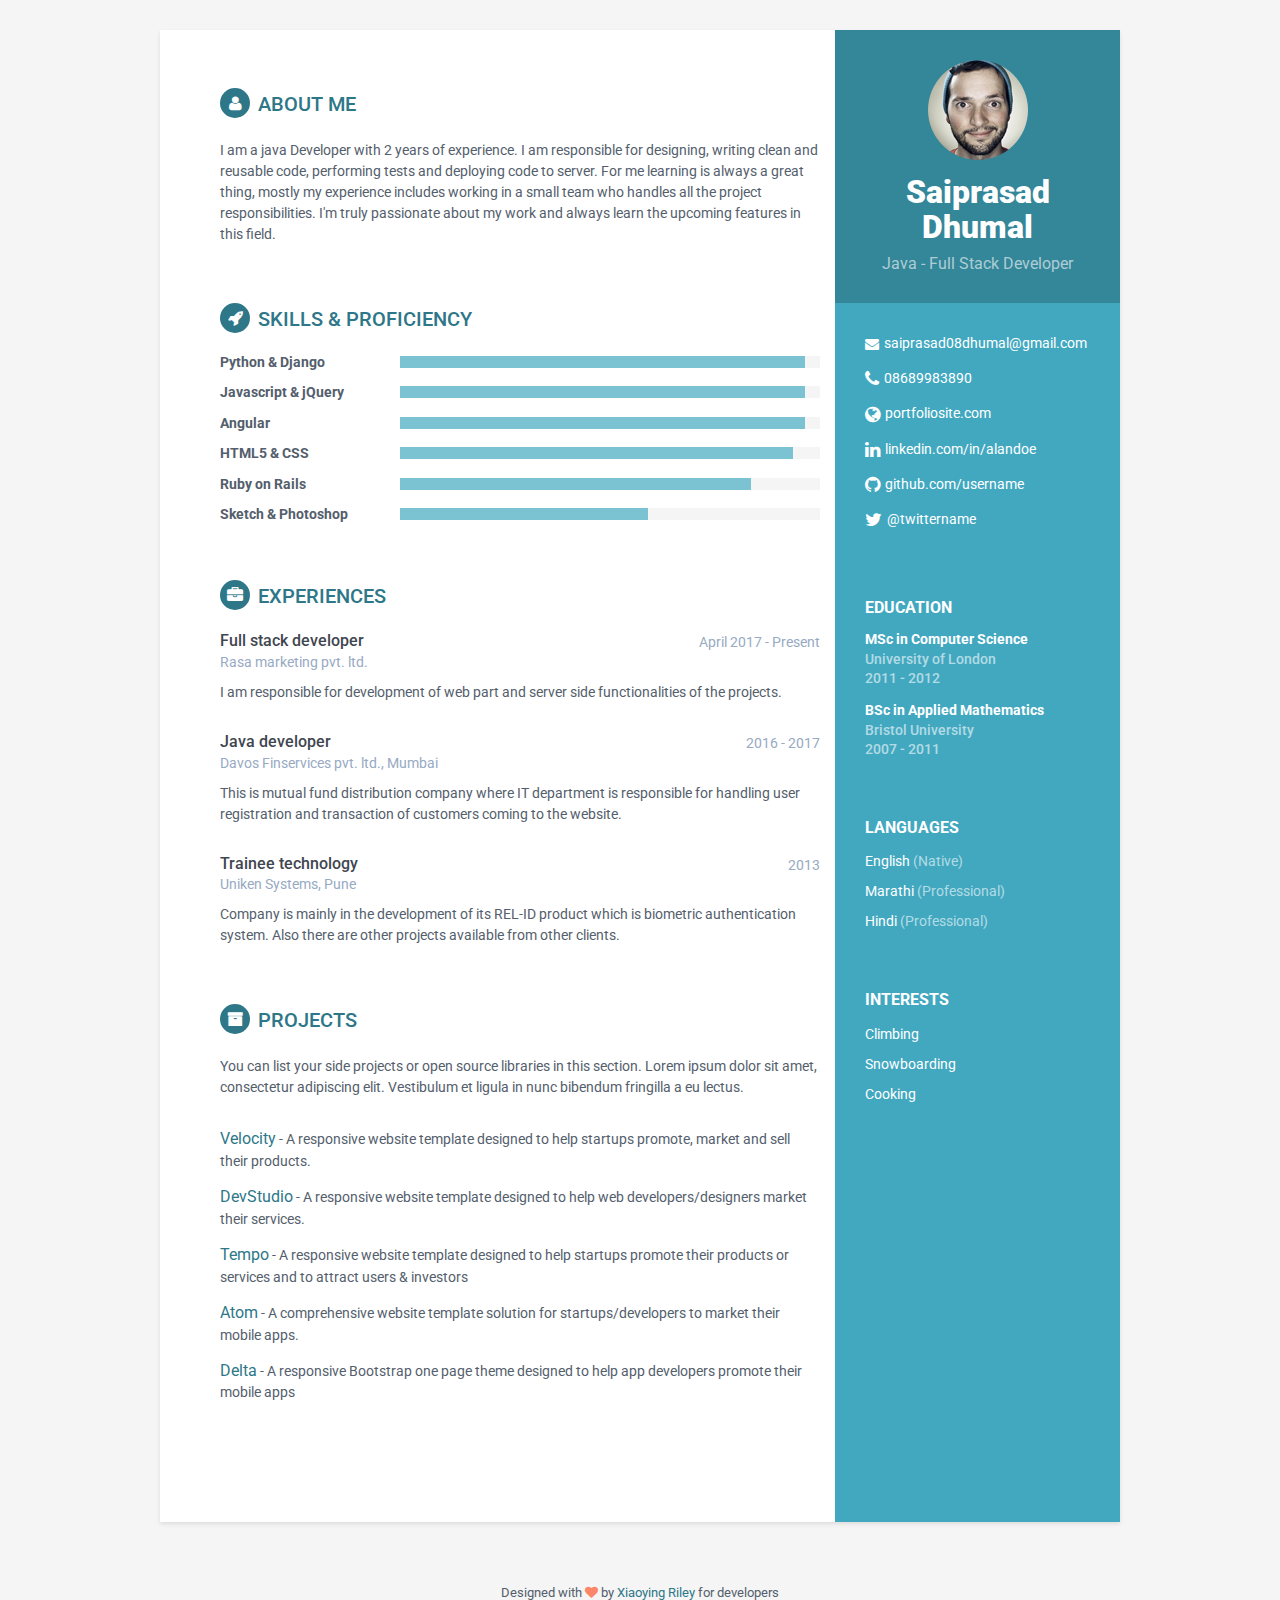
==== orbit-v1.0/orbit-v1.0/index.html @ bd01fc43 "other template by : see readme" ====
<!DOCTYPE html>
<!--[if IE 8]> <html lang="en" class="ie8"> <![endif]-->  
<!--[if IE 9]> <html lang="en" class="ie9"> <![endif]-->  
<!--[if !IE]><!--> <html lang="en"> <!--<![endif]-->  
<head>
    <title>Saiprasad Dhumal</title>
    <!-- Meta -->
    <meta charset="utf-8">
    <meta http-equiv="X-UA-Compatible" content="IE=edge">
    <meta name="viewport" content="width=device-width, initial-scale=1.0">
    <meta name="description" content="Responsive HTML5 Resume/CV Template for Developers">
    <meta name="author" content="Xiaoying Riley at 3rd Wave Media">    
    <link rel="shortcut icon" href="favicon.ico">  
    <link href='https://fonts.googleapis.com/css?family=Roboto:400,500,400italic,300italic,300,500italic,700,700italic,900,900italic' rel='stylesheet' type='text/css'>
    <!-- Global CSS -->
    <link rel="stylesheet" href="assets/plugins/bootstrap/css/bootstrap.min.css">   
    <!-- Plugins CSS -->
    <link rel="stylesheet" href="assets/plugins/font-awesome/css/font-awesome.css">
    
    <!-- Theme CSS -->  
    <link id="theme-style" rel="stylesheet" href="assets/css/styles.css">
    <!-- HTML5 shim and Respond.js for IE8 support of HTML5 elements and media queries -->
    <!--[if lt IE 9]>
      <script src="https://oss.maxcdn.com/html5shiv/3.7.2/html5shiv.min.js"></script>
      <script src="https://oss.maxcdn.com/respond/1.4.2/respond.min.js"></script>
    <![endif]-->
</head> 

<body>
    <div class="wrapper">
        <div class="sidebar-wrapper">
            <div class="profile-container">
                <img class="profile" src="assets/images/profile.png" alt="" />
                <h1 class="name">Saiprasad Dhumal</h1>
                <h3 class="tagline">Java - Full Stack Developer</h3>
            </div><!--//profile-container-->
            
            <div class="contact-container container-block">
                <ul class="list-unstyled contact-list">
                    <li class="email"><i class="fa fa-envelope"></i><a href="mailto: //saiprasad08dhumal@gmail.com">saiprasad08dhumal@gmail.com</a></li>
                    <li class="phone"><i class="fa fa-phone"></i><a href="tel:08689983890">08689983890</a></li>
                    <li class="website"><i class="fa fa-globe"></i><a href="http://themes.3rdwavemedia.com/website-templates/free-responsive-website-template-for-developers/" target="_blank">portfoliosite.com</a></li>
                    <li class="linkedin"><i class="fa fa-linkedin"></i><a href="#" target="_blank">linkedin.com/in/alandoe</a></li>
                    <li class="github"><i class="fa fa-github"></i><a href="#" target="_blank">github.com/username</a></li>
                    <li class="twitter"><i class="fa fa-twitter"></i><a href="https://twitter.com/3rdwave_themes" target="_blank">@twittername</a></li>
                </ul>
            </div><!--//contact-container-->
            <div class="education-container container-block">
                <h2 class="container-block-title">Education</h2>
                <div class="item">
                    <h4 class="degree">MSc in Computer Science</h4>
                    <h5 class="meta">University of London</h5>
                    <div class="time">2011 - 2012</div>
                </div><!--//item-->
                <div class="item">
                    <h4 class="degree">BSc in Applied Mathematics</h4>
                    <h5 class="meta">Bristol University</h5>
                    <div class="time">2007 - 2011</div>
                </div><!--//item-->
            </div><!--//education-container-->
            
            <div class="languages-container container-block">
                <h2 class="container-block-title">Languages</h2>
                <ul class="list-unstyled interests-list">
                    <li>English <span class="lang-desc">(Native)</span></li>
                    <li>Marathi <span class="lang-desc">(Professional)</span></li>
                    <li>Hindi <span class="lang-desc">(Professional)</span></li>
                </ul>
            </div><!--//interests-->
            
            <div class="interests-container container-block">
                <h2 class="container-block-title">Interests</h2>
                <ul class="list-unstyled interests-list">
                    <li>Climbing</li>
                    <li>Snowboarding</li>
                    <li>Cooking</li>
                </ul>
            </div><!--//interests-->
            
        </div><!--//sidebar-wrapper-->
        
        <div class="main-wrapper">
	
	            <section class="section summary-section">
                <h2 class="section-title"><i class="fa fa-user"></i>About me</h2>
                <div class="summary">
                    <p>I am a java Developer with 2 years of experience. I am responsible for designing, writing clean and reusable code, performing tests and deploying code to server. For me learning is always a great thing, mostly my experience includes working in a small team who handles all the project responsibilities. I'm truly passionate about my work and always learn the upcoming features in this field.</p>
                </div><!--//summary-->
            </section><!--//section-->



	<section class="skills-section section">
                <h2 class="section-title"><i class="fa fa-rocket"></i>Skills &amp; Proficiency</h2>
                <div class="skillset">        
                    <div class="item">
                        <h3 class="level-title">Python &amp; Django</h3>
                        <div class="level-bar">
                            <div class="level-bar-inner" data-level="98%">
                            </div>                                      
                        </div><!--//level-bar-->                                 
                    </div><!--//item-->
                    
                    <div class="item">
                        <h3 class="level-title">Javascript &amp; jQuery</h3>
                        <div class="level-bar">
                            <div class="level-bar-inner" data-level="98%">
                            </div>                                      
                        </div><!--//level-bar-->                                 
                    </div><!--//item-->
                    
                    <div class="item">
                        <h3 class="level-title">Angular</h3>
                        <div class="level-bar">
                            <div class="level-bar-inner" data-level="98%">
                            </div>                                      
                        </div><!--//level-bar-->                                 
                    </div><!--//item-->
                    
                    <div class="item">
                        <h3 class="level-title">HTML5 &amp; CSS</h3>
                        <div class="level-bar">
                            <div class="level-bar-inner" data-level="95%">
                            </div>                                      
                        </div><!--//level-bar-->                                 
                    </div><!--//item-->
                    
                    <div class="item">
                        <h3 class="level-title">Ruby on Rails</h3>
                        <div class="level-bar">
                            <div class="level-bar-inner" data-level="85%">
                            </div>                                      
                        </div><!--//level-bar-->                                 
                    </div><!--//item-->
                    
                    <div class="item">
                        <h3 class="level-title">Sketch &amp; Photoshop</h3>
                        <div class="level-bar">
                            <div class="level-bar-inner" data-level="60%">
                            </div>                                      
                        </div><!--//level-bar-->                                 
                    </div><!--//item-->
                    
                </div>  
            </section><!--//skills-section-->
            
            
            <section class="section experiences-section">
                <h2 class="section-title"><i class="fa fa-briefcase"></i>Experiences</h2>
                
                <div class="item">
                    <div class="meta">
                        <div class="upper-row">
                            <h3 class="job-title">Full stack developer</h3>
                            <div class="time">April 2017 - Present</div>
                        </div><!--//upper-row-->
                        <div class="company">Rasa marketing pvt. ltd.</div>
                    </div><!--//meta-->
                    <div class="details">
                        <p>I am responsible for development of web part and server side functionalities of the projects.
			</p>
                    </div><!--//details-->
                </div><!--//item-->
                
                <div class="item">
                    <div class="meta">
                        <div class="upper-row">
                            <h3 class="job-title">Java developer</h3>
                            <div class="time">2016 - 2017</div>
                        </div><!--//upper-row-->
                        <div class="company">Davos Finservices pvt. ltd., Mumbai</div>
                    </div><!--//meta-->
                    <div class="details">
                        <p>This is mutual fund distribution company where IT department is responsible for handling user registration and 				transaction of customers coming to the website.</p>  
                        
                    </div><!--//details-->
                </div><!--//item-->
                
                <div class="item">
                    <div class="meta">
                        <div class="upper-row">
                            <h3 class="job-title">Trainee technology</h3>
                            <div class="time">2013</div>
                        </div><!--//upper-row-->
                        <div class="company">Uniken Systems, Pune</div>
                    </div><!--//meta-->
                    <div class="details">
                        <p>Company is mainly in the development of its REL-ID product which is biometric authentication system. Also there are 				other projects available from other clients.</p>  
                    </div><!--//details-->
                </div><!--//item-->
                
            </section><!--//section-->
            
            <section class="section projects-section">
                <h2 class="section-title"><i class="fa fa-archive"></i>Projects</h2>
                <div class="intro">
                    <p>You can list your side projects or open source libraries in this section. Lorem ipsum dolor sit amet, consectetur adipiscing elit. Vestibulum et ligula in nunc bibendum fringilla a eu lectus.</p>
                </div><!--//intro-->
                <div class="item">
                    <span class="project-title"><a href="#hook">Velocity</a></span> - <span class="project-tagline">A responsive website template designed to help startups promote, market and sell their products.</span>
                    
                </div><!--//item-->
                <div class="item">
                    <span class="project-title"><a href="http://themes.3rdwavemedia.com/website-templates/responsive-bootstrap-theme-web-development-agencies-devstudio/" target="_blank">DevStudio</a></span> - 
                    <span class="project-tagline">A responsive website template designed to help web developers/designers market their services. </span>
                </div><!--//item-->
                <div class="item">
                    <span class="project-title"><a href="http://themes.3rdwavemedia.com/website-templates/responsive-bootstrap-theme-for-startups-tempo/" target="_blank">Tempo</a></span> - <span class="project-tagline">A responsive website template designed to help startups promote their products or services and to attract users &amp; investors</span>
                </div><!--//item-->
                <div class="item">
                    <span class="project-title"><a href="hhttp://themes.3rdwavemedia.com/website-templates/responsive-bootstrap-theme-mobile-apps-atom/" target="_blank">Atom</a></span> - <span class="project-tagline">A comprehensive website template solution for startups/developers to market their mobile apps. </span>
                </div><!--//item-->
                <div class="item">
                    <span class="project-title"><a href="http://themes.3rdwavemedia.com/website-templates/responsive-bootstrap-theme-for-mobile-apps-delta/" target="_blank">Delta</a></span> - <span class="project-tagline">A responsive Bootstrap one page theme designed to help app developers promote their mobile apps</span>
                </div><!--//item-->
            </section><!--//section-->
            
        </div><!--//main-body-->
    </div>
 
    <footer class="footer">
        <div class="text-center">
                <!--/* This template is released under the Creative Commons Attribution 3.0 License. Please keep the attribution link below when using for your own project. Thank you for your support. :) If you'd like to use the template without the attribution, you can check out other license options via our website: themes.3rdwavemedia.com */-->
                <small class="copyright">Designed with <i class="fa fa-heart"></i> by <a href="http://themes.3rdwavemedia.com" target="_blank">Xiaoying Riley</a> for developers</small>
        </div><!--//container-->
    </footer><!--//footer-->
 
    <!-- Javascript -->          
    <script type="text/javascript" src="assets/plugins/jquery-1.11.3.min.js"></script>
    <script type="text/javascript" src="assets/plugins/bootstrap/js/bootstrap.min.js"></script>    
    <!-- custom js -->
    <script type="text/javascript" src="assets/js/main.js"></script>            
</body>
</html>
---- orbit-v1.0/orbit-v1.0/assets/css/styles.css ----
/*   
 * Template Name: Orbit - Responsive Resume/CV Template for Developers
 * Version: 1.0
 * Author: Xiaoying Riley
 * Twitter: @3rdwave_themes
 * License: Creative Commons Attribution 3.0 License
 * Website: http://themes.3rdwavemedia.com/
*/
/* styles.css */
/* ======= Base ======= */
body {
  font-family: 'Roboto', sans-serif;
  color: #545E6C;
  background: #f5f5f5;
  font-size: 14px;
  padding: 30px;
  -webkit-font-smoothing: antialiased;
  -moz-osx-font-smoothing: grayscale;
}
h1,
h2,
h3,
h4,
h5,
h6 {
  font-weight: 700;
}
a {
  color: #2d7788;
  -webkit-transition: all 0.4s ease-in-out;
  -moz-transition: all 0.4s ease-in-out;
  -ms-transition: all 0.4s ease-in-out;
  -o-transition: all 0.4s ease-in-out;
}
a:hover {
  text-decoration: underline;
  color: #1a454f;
}
a:focus {
  text-decoration: none;
}
p {
  line-height: 1.5;
}
.wrapper {
  background: #42A8C0;
  max-width: 960px;
  margin: 0 auto;
  position: relative;
  -webkit-box-shadow: 0px 2px 4px rgba(0, 0, 0, 0.1);
  -moz-box-shadow: 0px 2px 4px rgba(0, 0, 0, 0.1);
  box-shadow: 0px 2px 4px rgba(0, 0, 0, 0.1);
}
.sidebar-wrapper {
  background: #42A8C0;
  position: absolute;
  right: 0;
  width: 285px;
  height: 100%;
  min-height: 800px;
  color: #fff;
}
.sidebar-wrapper a {
  color: #fff;
}
.sidebar-wrapper .profile-container {
  padding: 30px;
  background: rgba(0, 0, 0, 0.2);
  text-align: center;
  color: #fff;
}
.sidebar-wrapper .name {
  font-size: 32px;
  font-weight: 900;
  margin-top: 0;
  margin-bottom: 10px;
}
.sidebar-wrapper .tagline {
  color: rgba(255, 255, 255, 0.6);
  font-size: 16px;
  font-weight: 400;
  margin-top: 0;
  margin-bottom: 0;
}
.sidebar-wrapper .profile {
  margin-bottom: 15px;
}
.sidebar-wrapper .contact-list .fa {
  margin-right: 5px;
  font-size: 18px;
  vertical-align: middle;
}
.sidebar-wrapper .contact-list li {
  margin-bottom: 15px;
}
.sidebar-wrapper .contact-list li:last-child {
  margin-bottom: 0;
}
.sidebar-wrapper .contact-list .email .fa {
  font-size: 14px;
}
.sidebar-wrapper .container-block {
  padding: 30px;
}
.sidebar-wrapper .container-block-title {
  text-transform: uppercase;
  font-size: 16px;
  font-weight: 700;
  margin-top: 0;
  margin-bottom: 15px;
}
.sidebar-wrapper .degree {
  font-size: 14px;
  margin-top: 0;
  margin-bottom: 5px;
}
.sidebar-wrapper .education-container .item {
  margin-bottom: 15px;
}
.sidebar-wrapper .education-container .item:last-child {
  margin-bottom: 0;
}
.sidebar-wrapper .education-container .meta {
  color: rgba(255, 255, 255, 0.6);
  font-weight: 500;
  margin-bottom: 0px;
  margin-top: 0;
}
.sidebar-wrapper .education-container .time {
  color: rgba(255, 255, 255, 0.6);
  font-weight: 500;
  margin-bottom: 0px;
}
.sidebar-wrapper .languages-container .lang-desc {
  color: rgba(255, 255, 255, 0.6);
}
.sidebar-wrapper .languages-list {
  margin-bottom: 0;
}
.sidebar-wrapper .languages-list li {
  margin-bottom: 10px;
}
.sidebar-wrapper .languages-list li:last-child {
  margin-bottom: 0;
}
.sidebar-wrapper .interests-list {
  margin-bottom: 0;
}
.sidebar-wrapper .interests-list li {
  margin-bottom: 10px;
}
.sidebar-wrapper .interests-list li:last-child {
  margin-bottom: 0;
}
.main-wrapper {
  background: #fff;
  padding: 60px;
  padding-right: 300px;
}
.main-wrapper .section-title {
  text-transform: uppercase;
  font-size: 20px;
  font-weight: 500;
  color: #2d7788;
  position: relative;
  margin-top: 0;
  margin-bottom: 20px;
}
.main-wrapper .section-title .fa {
  width: 30px;
  height: 30px;
  margin-right: 8px;
  display: inline-block;
  color: #fff;
  -webkit-border-radius: 50%;
  -moz-border-radius: 50%;
  -ms-border-radius: 50%;
  -o-border-radius: 50%;
  border-radius: 50%;
  -moz-background-clip: padding;
  -webkit-background-clip: padding-box;
  background-clip: padding-box;
  background: #2d7788;
  text-align: center;
  padding-top: 8px;
  font-size: 16px;
  position: relative;
  top: -2px;
}
.main-wrapper .section {
  margin-bottom: 60px;
}
.main-wrapper .experiences-section .item {
  margin-bottom: 30px;
}
.main-wrapper .upper-row {
  position: relative;
  overflow: hidden;
  margin-bottom: 2px;
}
.main-wrapper .job-title {
  color: #3F4650;
  font-size: 16px;
  margin-top: 0;
  margin-bottom: 0;
  font-weight: 500;
}
.main-wrapper .time {
  position: absolute;
  right: 0;
  top: 0;
  color: #97AAC3;
}
.main-wrapper .company {
  margin-bottom: 10px;
  color: #97AAC3;
}
.main-wrapper .project-title {
  font-size: 16px;
  font-weight: 400;
  margin-top: 0;
  margin-bottom: 5px;
}
.main-wrapper .projects-section .intro {
  margin-bottom: 30px;
}
.main-wrapper .projects-section .item {
  margin-bottom: 15px;
}
.skillset .item {
  margin-bottom: 15px;
  overflow: hidden;
}
.skillset .level-title {
  font-size: 14px;
  margin-top: 0;
  margin-bottom: 12px;
}
.skillset .level-bar {
  height: 12px;
  background: #f5f5f5;
}
.skillset .level-bar-inner {
  height: 12px;
  background: #7bc2d3;
}
.footer {
  padding: 30px;
  padding-top: 60px;
}
.footer .copyright {
  line-height: 1.6;
  color: #545E6C;
  font-size: 13px;
}
.footer .fa-heart {
  color: #fb866a;
}
/* Extra small devices (phones, less than 768px) */
@media (max-width: 767px) {
  .sidebar-wrapper {
    position: static;
    width: inherit;
  }
  .main-wrapper {
    padding: 30px;
  }
  .main-wrapper .time {
    position: static;
    display: block;
    margin-top: 5px;
  }
  .main-wrapper .upper-row {
    margin-bottom: 0;
  }
}
/* Small devices (tablets, 768px and up) */
/* Medium devices (desktops, 992px and up) */
@media (min-width: 992px) {
  .skillset .level-title {
    display: inline-block;
    float: left;
    width: 30%;
    margin-bottom: 0;
  }
  .skillset .level-bar {
    display: inline-block;
    width: 70%;
    float: left;
    position: relative;
    top: 1px;
  }
}
/* Large devices (large desktops, 1200px and up) */
/* Ex-Large devices (large desktops, 1200px and up) */
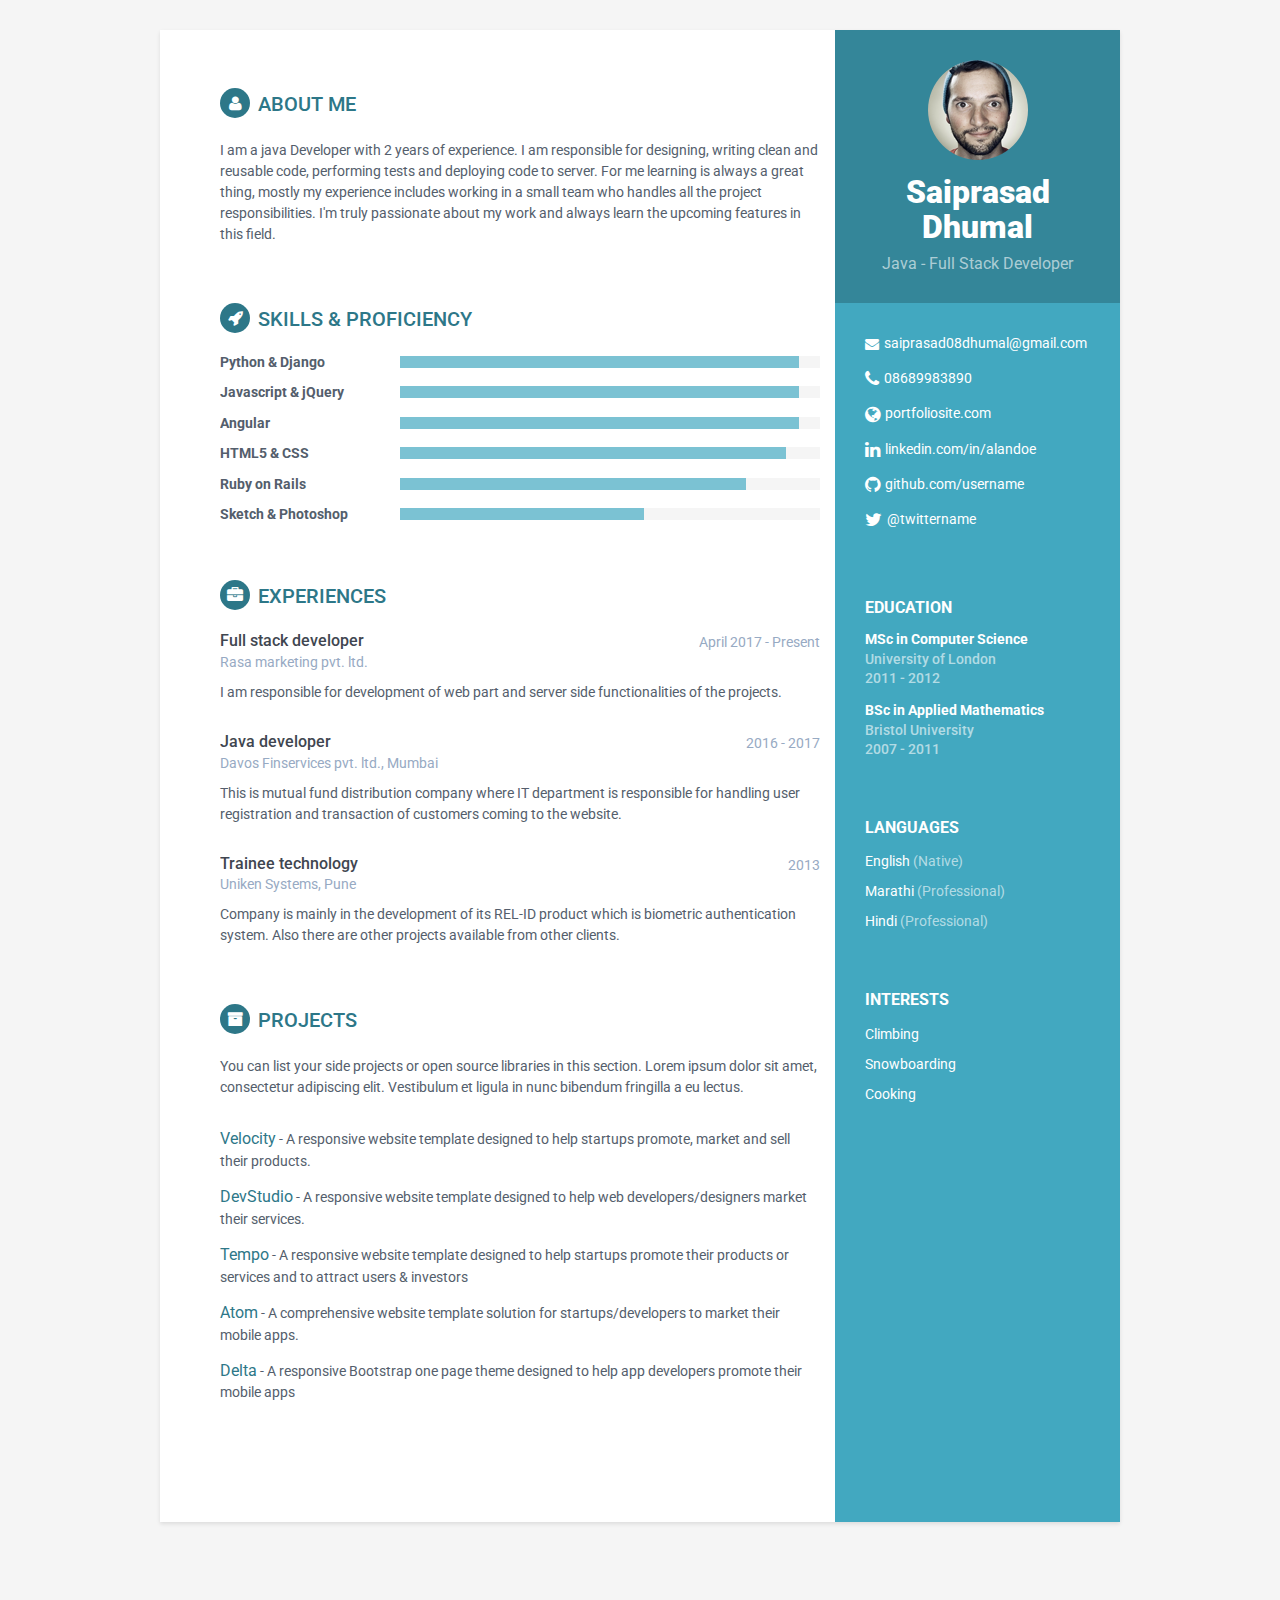
==== commit 4111d35a: "no designed by" ====
--- a/orbit-v1.0/orbit-v1.0/index.html
+++ b/orbit-v1.0/orbit-v1.0/index.html
@@ -221,7 +221,7 @@
     <footer class="footer">
         <div class="text-center">
                 <!--/* This template is released under the Creative Commons Attribution 3.0 License. Please keep the attribution link below when using for your own project. Thank you for your support. :) If you'd like to use the template without the attribution, you can check out other license options via our website: themes.3rdwavemedia.com */-->
-                <small class="copyright">Designed with <i class="fa fa-heart"></i> by <a href="http://themes.3rdwavemedia.com" target="_blank">Xiaoying Riley</a> for developers</small>
+<!--                <small class="copyright">Designed with <i class="fa fa-heart"></i> by <a href="http://themes.3rdwavemedia.com" target="_blank">Xiaoying Riley</a> for developers</small> -->
         </div><!--//container-->
     </footer><!--//footer-->
  
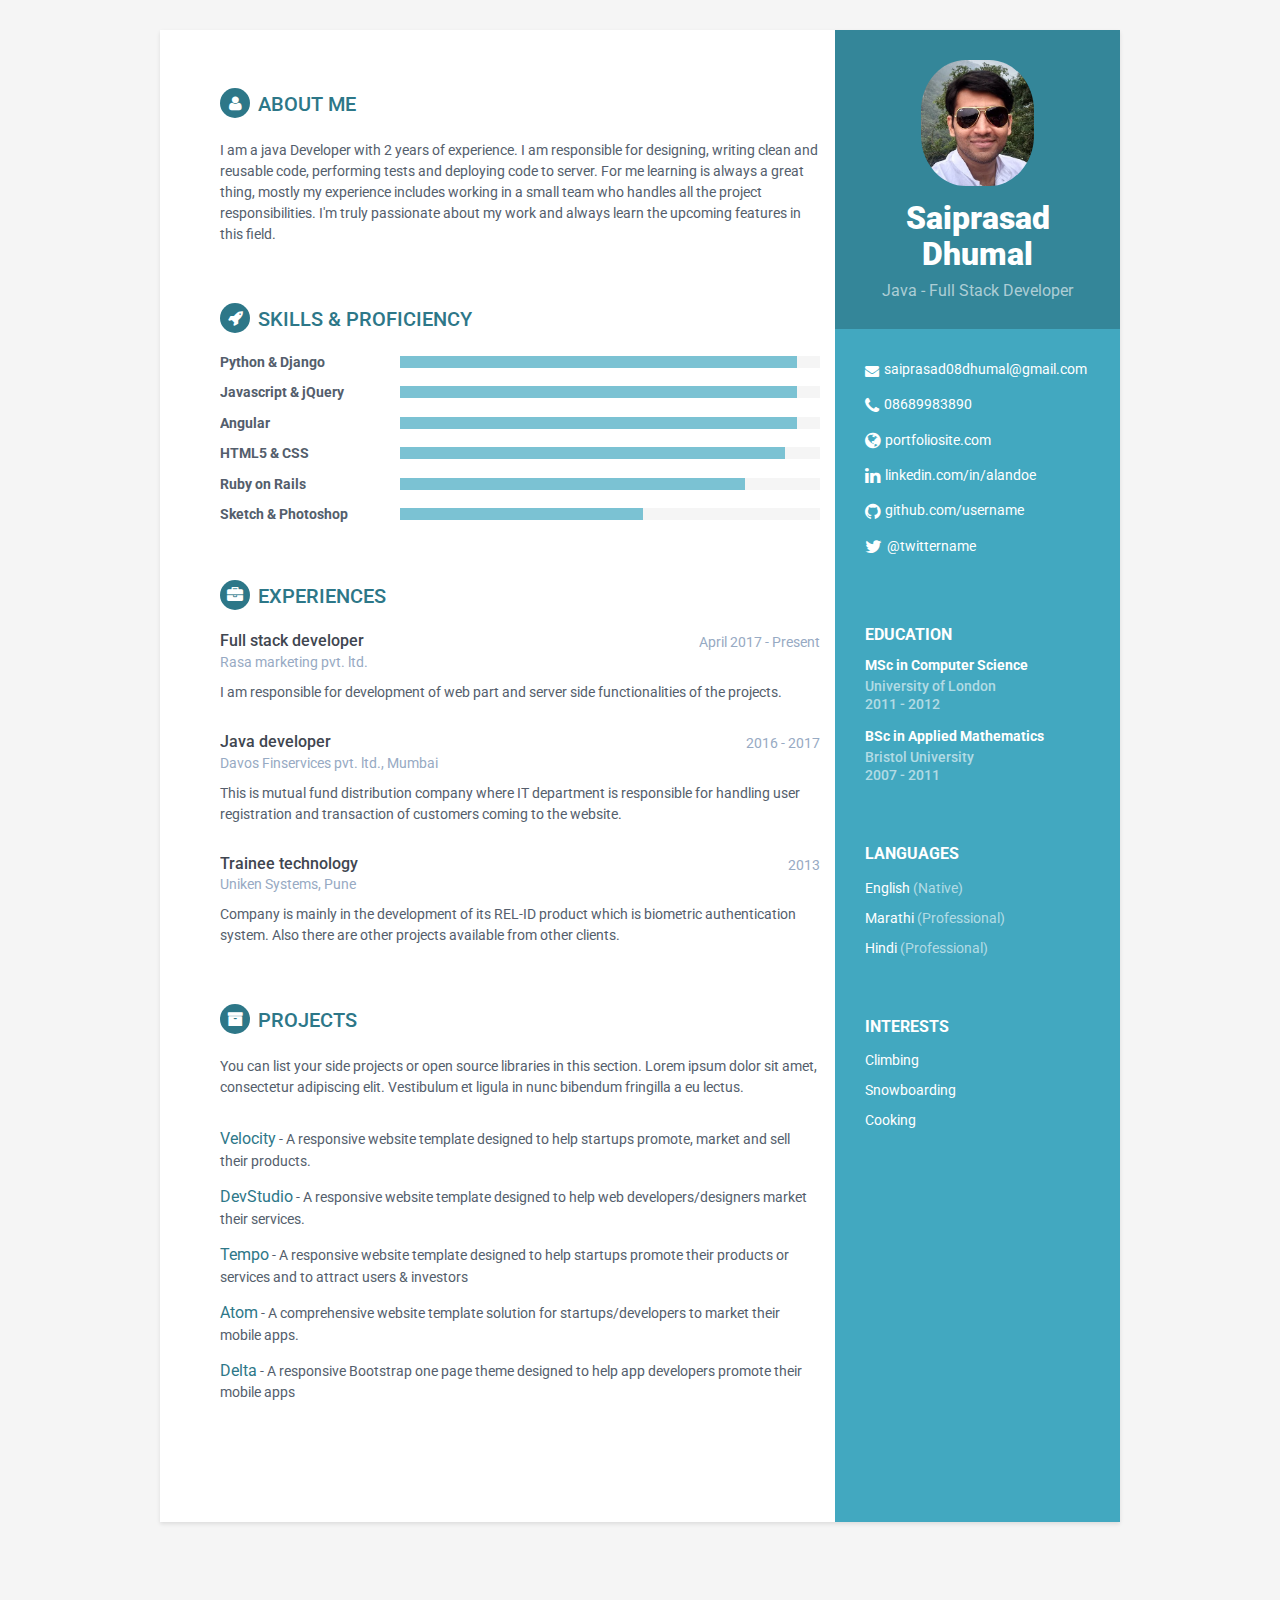
==== commit 14748e91: "mypic added" ====
--- a/orbit-v1.0/orbit-v1.0/index.html
+++ b/orbit-v1.0/orbit-v1.0/index.html
@@ -30,7 +30,7 @@
     <div class="wrapper">
         <div class="sidebar-wrapper">
             <div class="profile-container">
-                <img class="profile" src="assets/images/profile.png" alt="" />
+                <img class="profile" src="assets/images/2.jpg" alt="" style="width: 50%; border-radius: 40%;"/>
                 <h1 class="name">Saiprasad Dhumal</h1>
                 <h3 class="tagline">Java - Full Stack Developer</h3>
             </div><!--//profile-container-->
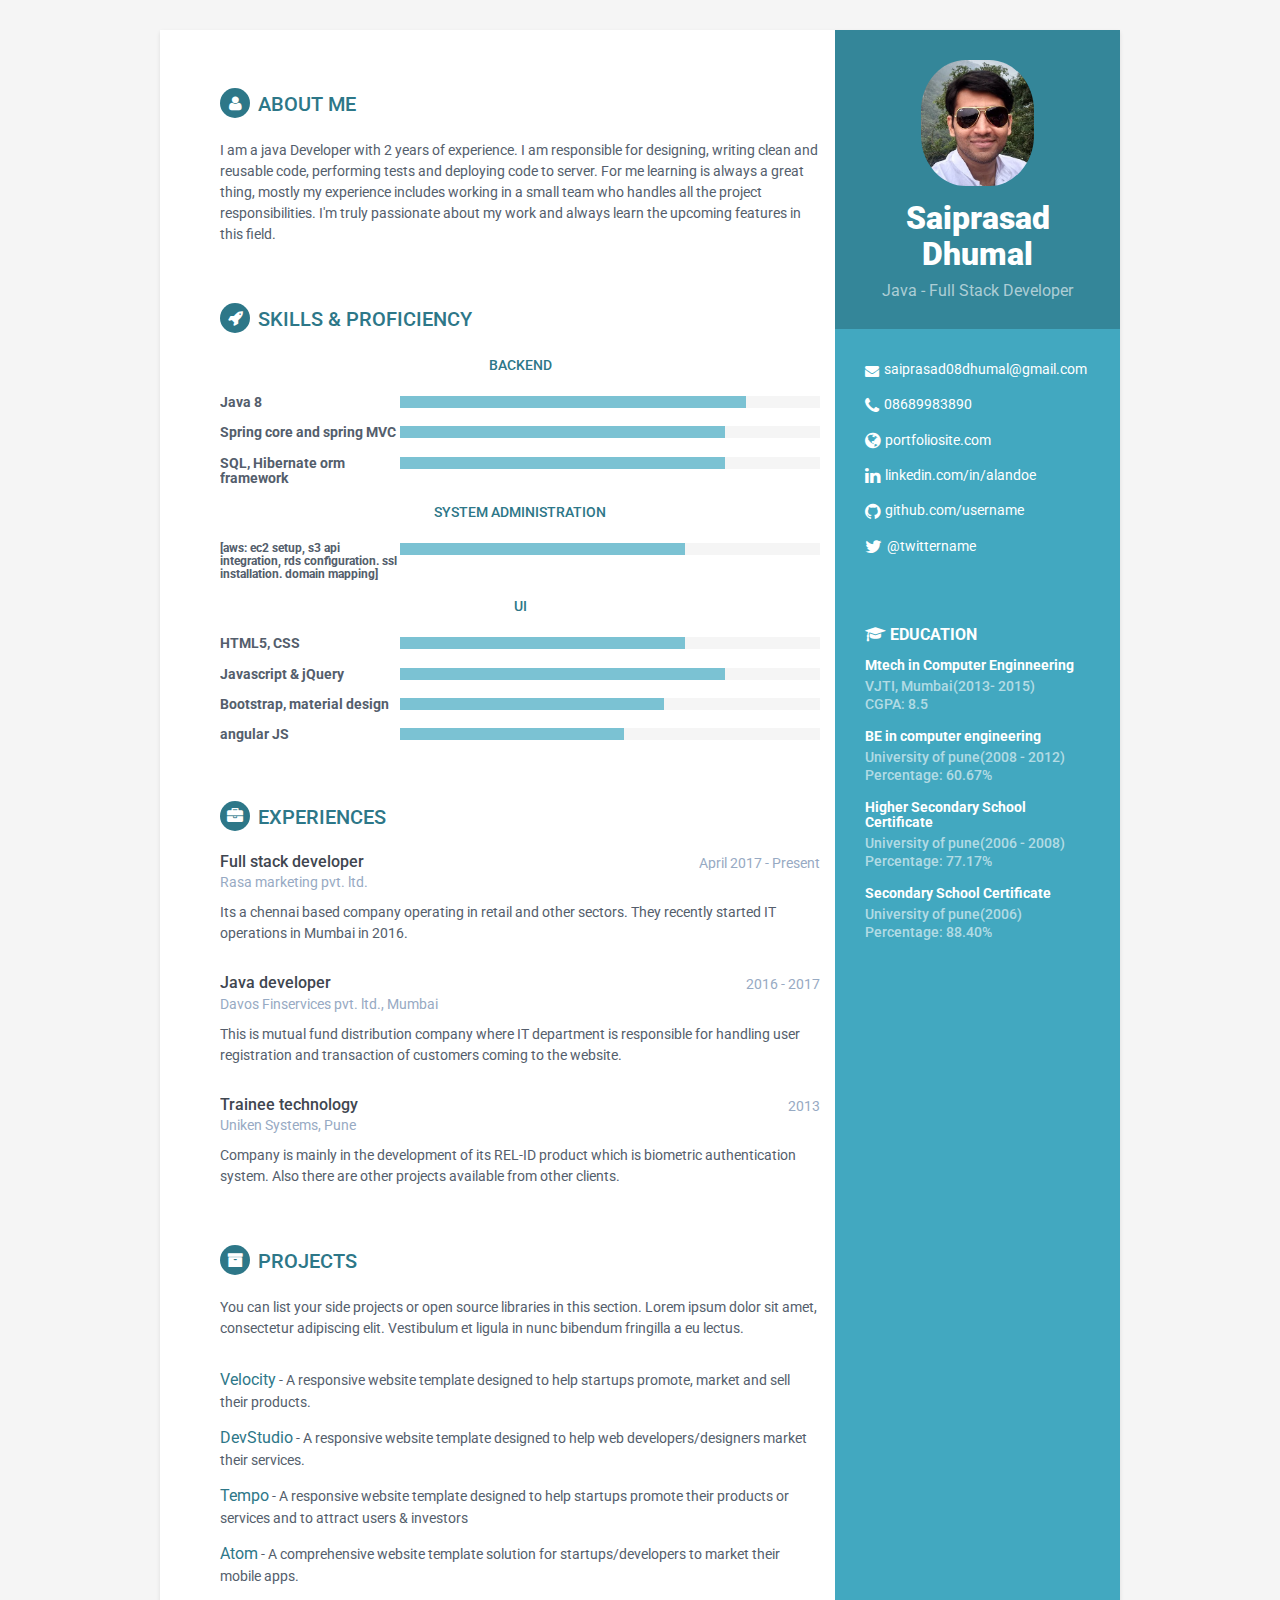
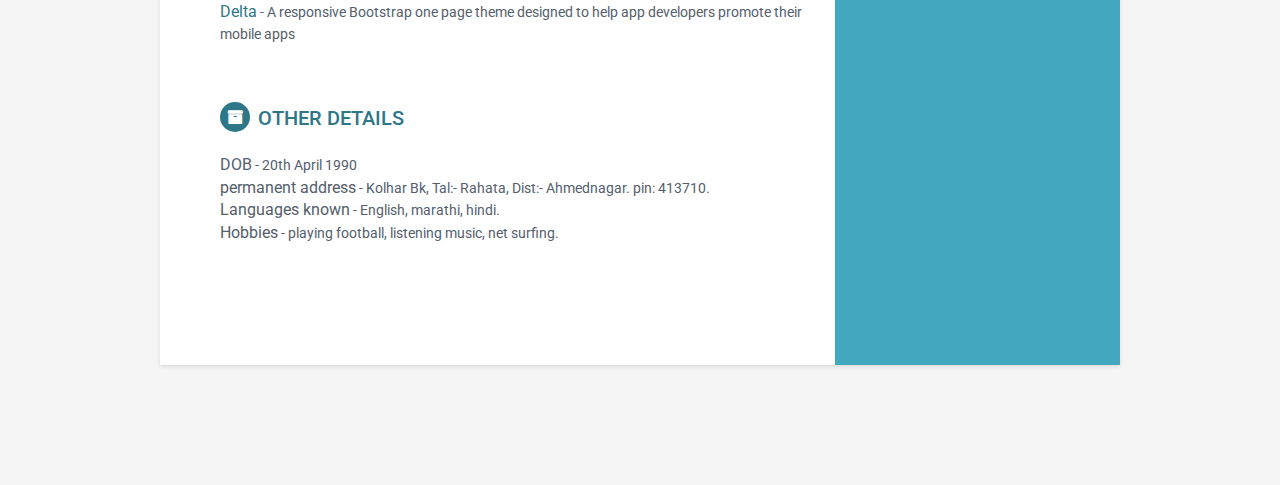
==== commit c096c61f: "education, other details, skills added, remaining: projects and certification." ====
--- a/orbit-v1.0/orbit-v1.0/index.html
+++ b/orbit-v1.0/orbit-v1.0/index.html
@@ -10,7 +10,7 @@
     <meta name="viewport" content="width=device-width, initial-scale=1.0">
     <meta name="description" content="Responsive HTML5 Resume/CV Template for Developers">
     <meta name="author" content="Xiaoying Riley at 3rd Wave Media">    
-    <link rel="shortcut icon" href="favicon.ico">  
+    <link rel="shortcut icon" href="ricon.ico">  
     <link href='https://fonts.googleapis.com/css?family=Roboto:400,500,400italic,300italic,300,500italic,700,700italic,900,900italic' rel='stylesheet' type='text/css'>
     <!-- Global CSS -->
     <link rel="stylesheet" href="assets/plugins/bootstrap/css/bootstrap.min.css">   
@@ -46,19 +46,35 @@
                 </ul>
             </div><!--//contact-container-->
             <div class="education-container container-block">
-                <h2 class="container-block-title">Education</h2>
-                <div class="item">
-                    <h4 class="degree">MSc in Computer Science</h4>
-                    <h5 class="meta">University of London</h5>
-                    <div class="time">2011 - 2012</div>
-                </div><!--//item-->
-                <div class="item">
-                    <h4 class="degree">BSc in Applied Mathematics</h4>
-                    <h5 class="meta">Bristol University</h5>
-                    <div class="time">2007 - 2011</div>
-                </div><!--//item-->
+                <h2 class="container-block-title"><i class="fa fa-graduation-cap"></i> Education</h2>
+                <div class="item">
+				    <h4 class="degree">Mtech in Computer Enginneering</h4>
+                    <h5 class="meta">VJTI, Mumbai(2013- 2015)</h5>
+                    <!--<div class="time">2013 - 2015</div>-->
+					<div class="meta">CGPA: 8.5</div>
+                </div><!--//item-->
+                <div class="item">
+                    <h4 class="degree">BE in computer engineering</h4>
+                    <h5 class="meta">University of pune(2008 - 2012)</h5>
+                 <!--<div class="time">2008 - 2012</div> -->
+					<div class="meta">Percentage: 60.67%</div>
+                </div><!--//item-->
+				
+				<div class="item">
+                    <h4 class="degree">Higher Secondary School Certificate</h4>
+                    <h5 class="meta">University of pune(2006 - 2008)</h5>
+                 <!--<div class="time">2008 - 2012</div> -->
+					<div class="meta">Percentage: 77.17%</div>
+                </div><!--//item-->
+				<div class="item">
+                    <h4 class="degree">Secondary School Certificate</h4>
+                    <h5 class="meta">University of pune(2006)</h5>
+                 <!--<div class="time">2008 - 2012</div> -->
+					<div class="meta">Percentage: 88.40%</div>
+                </div><!--//item-->
+				
             </div><!--//education-container-->
-            
+          <!--  
             <div class="languages-container container-block">
                 <h2 class="container-block-title">Languages</h2>
                 <ul class="list-unstyled interests-list">
@@ -66,8 +82,8 @@
                     <li>Marathi <span class="lang-desc">(Professional)</span></li>
                     <li>Hindi <span class="lang-desc">(Professional)</span></li>
                 </ul>
-            </div><!--//interests-->
-            
+            </div>
+			
             <div class="interests-container container-block">
                 <h2 class="container-block-title">Interests</h2>
                 <ul class="list-unstyled interests-list">
@@ -75,7 +91,7 @@
                     <li>Snowboarding</li>
                     <li>Cooking</li>
                 </ul>
-            </div><!--//interests-->
+            </div>-->
             
         </div><!--//sidebar-wrapper-->
         
@@ -91,52 +107,69 @@
 
 
 	<section class="skills-section section">
-                <h2 class="section-title"><i class="fa fa-rocket"></i>Skills &amp; Proficiency</h2>
+				<h2 class="section-title"><i class="fa fa-rocket"></i>Skills &amp; Proficiency</h2>
                 <div class="skillset">        
+				<div class="section-title subTitle">Backend </div>               
+				<div class="item">
+                        <h3 class="level-title">Java 8</h3>
+                        <div class="level-bar">
+                            <div class="level-bar-inner" data-level="85%">
+                            </div>                                      
+                        </div><!--//level-bar-->                                 
+                    </div><!--//item-->
+					
+					<div class="item">
+                        <h3 class="level-title">Spring core and spring MVC</h3>
+                        <div class="level-bar">
+                            <div class="level-bar-inner" data-level="80%">
+                            </div>                                      
+                        </div><!--//level-bar-->                                 
+                    </div><!--//item-->
+					
+					<div class="item">
+                        <h3 class="level-title">SQL, Hibernate orm framework</h3>
+                        <div class="level-bar">
+                            <div class="level-bar-inner" data-level="80%">
+                            </div>                                      
+                        </div><!--//level-bar-->                                 
+                    </div><!--//item-->
+                    <div class="section-title subTitle">System administration</div>
                     <div class="item">
-                        <h3 class="level-title">Python &amp; Django</h3>
-                        <div class="level-bar">
-                            <div class="level-bar-inner" data-level="98%">
-                            </div>                                      
-                        </div><!--//level-bar-->                                 
-                    </div><!--//item-->
-                    
+                        <h3 class="level-title"><div style="font-size: 12px;">[aws: ec2 setup, s3 api integration, rds configuration. ssl installation. domain mapping]</div></h3>
+                        <div class="level-bar">
+                            <div class="level-bar-inner" data-level="70%">
+                            </div>                                      
+                        </div><!--//level-bar-->                                 
+                    </div><!--//item-->
+                    <div class="section-title subTitle">UI</div>
                     <div class="item">
+                        <h3 class="level-title">HTML5, CSS</h3>
+                        <div class="level-bar">
+                            <div class="level-bar-inner" data-level="70%">
+                            </div>                                      
+                        </div><!--//level-bar-->                                 
+                    </div><!--//item-->
+										
+					<div class="item">
                         <h3 class="level-title">Javascript &amp; jQuery</h3>
                         <div class="level-bar">
-                            <div class="level-bar-inner" data-level="98%">
-                            </div>                                      
-                        </div><!--//level-bar-->                                 
-                    </div><!--//item-->
-                    
-                    <div class="item">
-                        <h3 class="level-title">Angular</h3>
-                        <div class="level-bar">
-                            <div class="level-bar-inner" data-level="98%">
-                            </div>                                      
-                        </div><!--//level-bar-->                                 
-                    </div><!--//item-->
-                    
-                    <div class="item">
-                        <h3 class="level-title">HTML5 &amp; CSS</h3>
-                        <div class="level-bar">
-                            <div class="level-bar-inner" data-level="95%">
-                            </div>                                      
-                        </div><!--//level-bar-->                                 
-                    </div><!--//item-->
-                    
-                    <div class="item">
-                        <h3 class="level-title">Ruby on Rails</h3>
-                        <div class="level-bar">
-                            <div class="level-bar-inner" data-level="85%">
-                            </div>                                      
-                        </div><!--//level-bar-->                                 
-                    </div><!--//item-->
-                    
-                    <div class="item">
-                        <h3 class="level-title">Sketch &amp; Photoshop</h3>
-                        <div class="level-bar">
-                            <div class="level-bar-inner" data-level="60%">
+                            <div class="level-bar-inner" data-level="80%">
+                            </div>                                      
+                        </div><!--//level-bar-->                                 
+                    </div><!--//item-->
+					
+					<div class="item">
+                        <h3 class="level-title">Bootstrap, material design</h3>
+                        <div class="level-bar">
+                            <div class="level-bar-inner" data-level="65%">
+                            </div>                                      
+                        </div><!--//level-bar-->                                 
+                    </div><!--//item-->
+
+					<div class="item">
+                        <h3 class="level-title">angular JS</h3>
+                        <div class="level-bar">
+                            <div class="level-bar-inner" data-level="55%">
                             </div>                                      
                         </div><!--//level-bar-->                                 
                     </div><!--//item-->
@@ -157,7 +190,7 @@
                         <div class="company">Rasa marketing pvt. ltd.</div>
                     </div><!--//meta-->
                     <div class="details">
-                        <p>I am responsible for development of web part and server side functionalities of the projects.
+                        <p>Its a chennai based company operating in retail and other sectors. They recently started IT operations in Mumbai in 2016.
 			</p>
                     </div><!--//details-->
                 </div><!--//item-->
@@ -213,6 +246,25 @@
                 <div class="item">
                     <span class="project-title"><a href="http://themes.3rdwavemedia.com/website-templates/responsive-bootstrap-theme-for-mobile-apps-delta/" target="_blank">Delta</a></span> - <span class="project-tagline">A responsive Bootstrap one page theme designed to help app developers promote their mobile apps</span>
                 </div><!--//item-->
+            </section><!--//section-->
+			
+			 <section class="section other-section">
+                <h2 class="section-title"><i class="fa fa-archive"></i>Other details</h2>
+                <div class="item">
+                    <span class="project-title">DOB</span> - <span class="project-tagline">20th April 1990</span>
+                    
+                </div><!--//item-->
+                <div class="item">
+                    <span class="project-title">permanent address</span> - 
+                    <span class="project-tagline">Kolhar Bk, Tal:- Rahata, Dist:- Ahmednagar. pin: 413710.</span>
+                </div><!--//item-->
+                <div class="item">
+                    <span class="project-title">Languages known</span> - <span class="project-tagline">English, marathi, hindi.</span>
+                </div><!--//item-->
+                <div class="item">
+                    <span class="project-title">Hobbies</span> - <span class="project-tagline">playing football, listening music, net surfing.</span>
+                </div><!--//item-->
+                
             </section><!--//section-->
             
         </div><!--//main-body-->
--- a/orbit-v1.0/orbit-v1.0/assets/css/styles.css
+++ b/orbit-v1.0/orbit-v1.0/assets/css/styles.css
@@ -165,6 +165,10 @@
   position: relative;
   margin-top: 0;
   margin-bottom: 20px;
+}
+.main-wrapper .subTitle {
+  font-size: 14px;
+  text-align: center;
 }
 .main-wrapper .section-title .fa {
   width: 30px;
@@ -256,6 +260,7 @@
 .footer .fa-heart {
   color: #fb866a;
 }
+
 /* Extra small devices (phones, less than 768px) */
 @media (max-width: 767px) {
   .sidebar-wrapper {
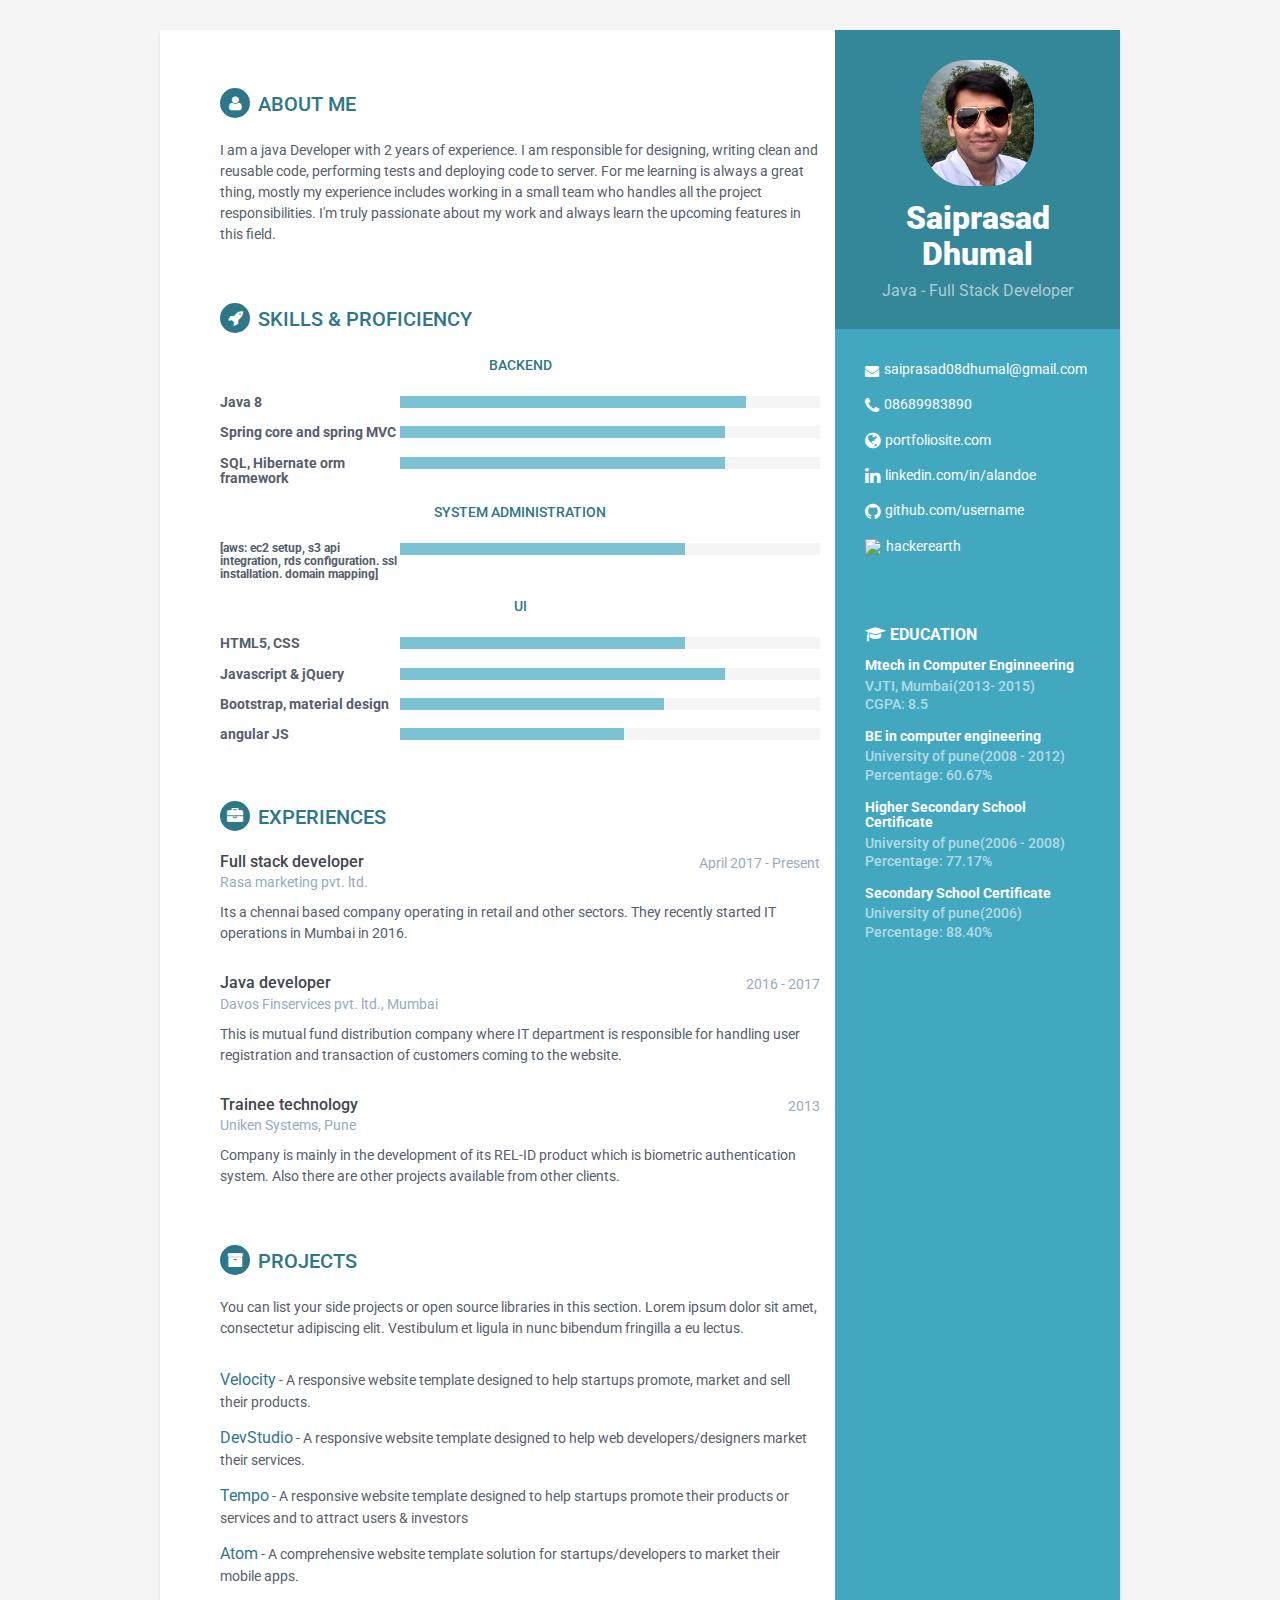
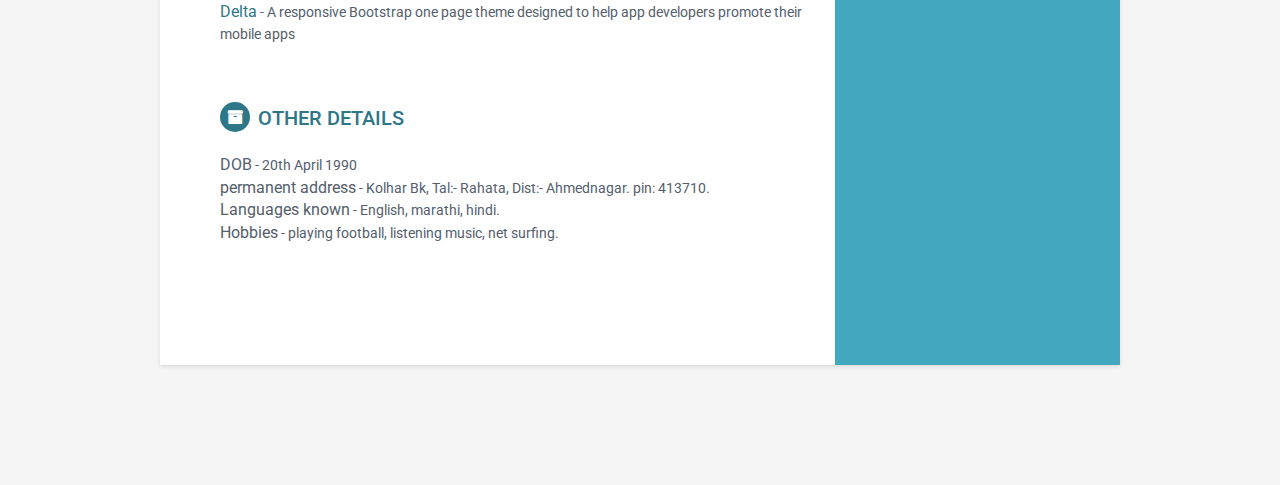
==== commit 7761b669: "hackerearth link added" ====
--- a/orbit-v1.0/orbit-v1.0/index.html
+++ b/orbit-v1.0/orbit-v1.0/index.html
@@ -42,7 +42,7 @@
                     <li class="website"><i class="fa fa-globe"></i><a href="http://themes.3rdwavemedia.com/website-templates/free-responsive-website-template-for-developers/" target="_blank">portfoliosite.com</a></li>
                     <li class="linkedin"><i class="fa fa-linkedin"></i><a href="#" target="_blank">linkedin.com/in/alandoe</a></li>
                     <li class="github"><i class="fa fa-github"></i><a href="#" target="_blank">github.com/username</a></li>
-                    <li class="twitter"><i class="fa fa-twitter"></i><a href="https://twitter.com/3rdwave_themes" target="_blank">@twittername</a></li>
+                    <li class="hackerearth"><img src="https://hackerearth.global.ssl.fastly.net/static/hackerearth/images/logo/HE_identity.png"  style="width: 15px;margin-right: 2%;"><a href="https://www.hackerearth.com/@saiprasad08dhumal" target="_blank">hackerearth</a></li>
                 </ul>
             </div><!--//contact-container-->
             <div class="education-container container-block">
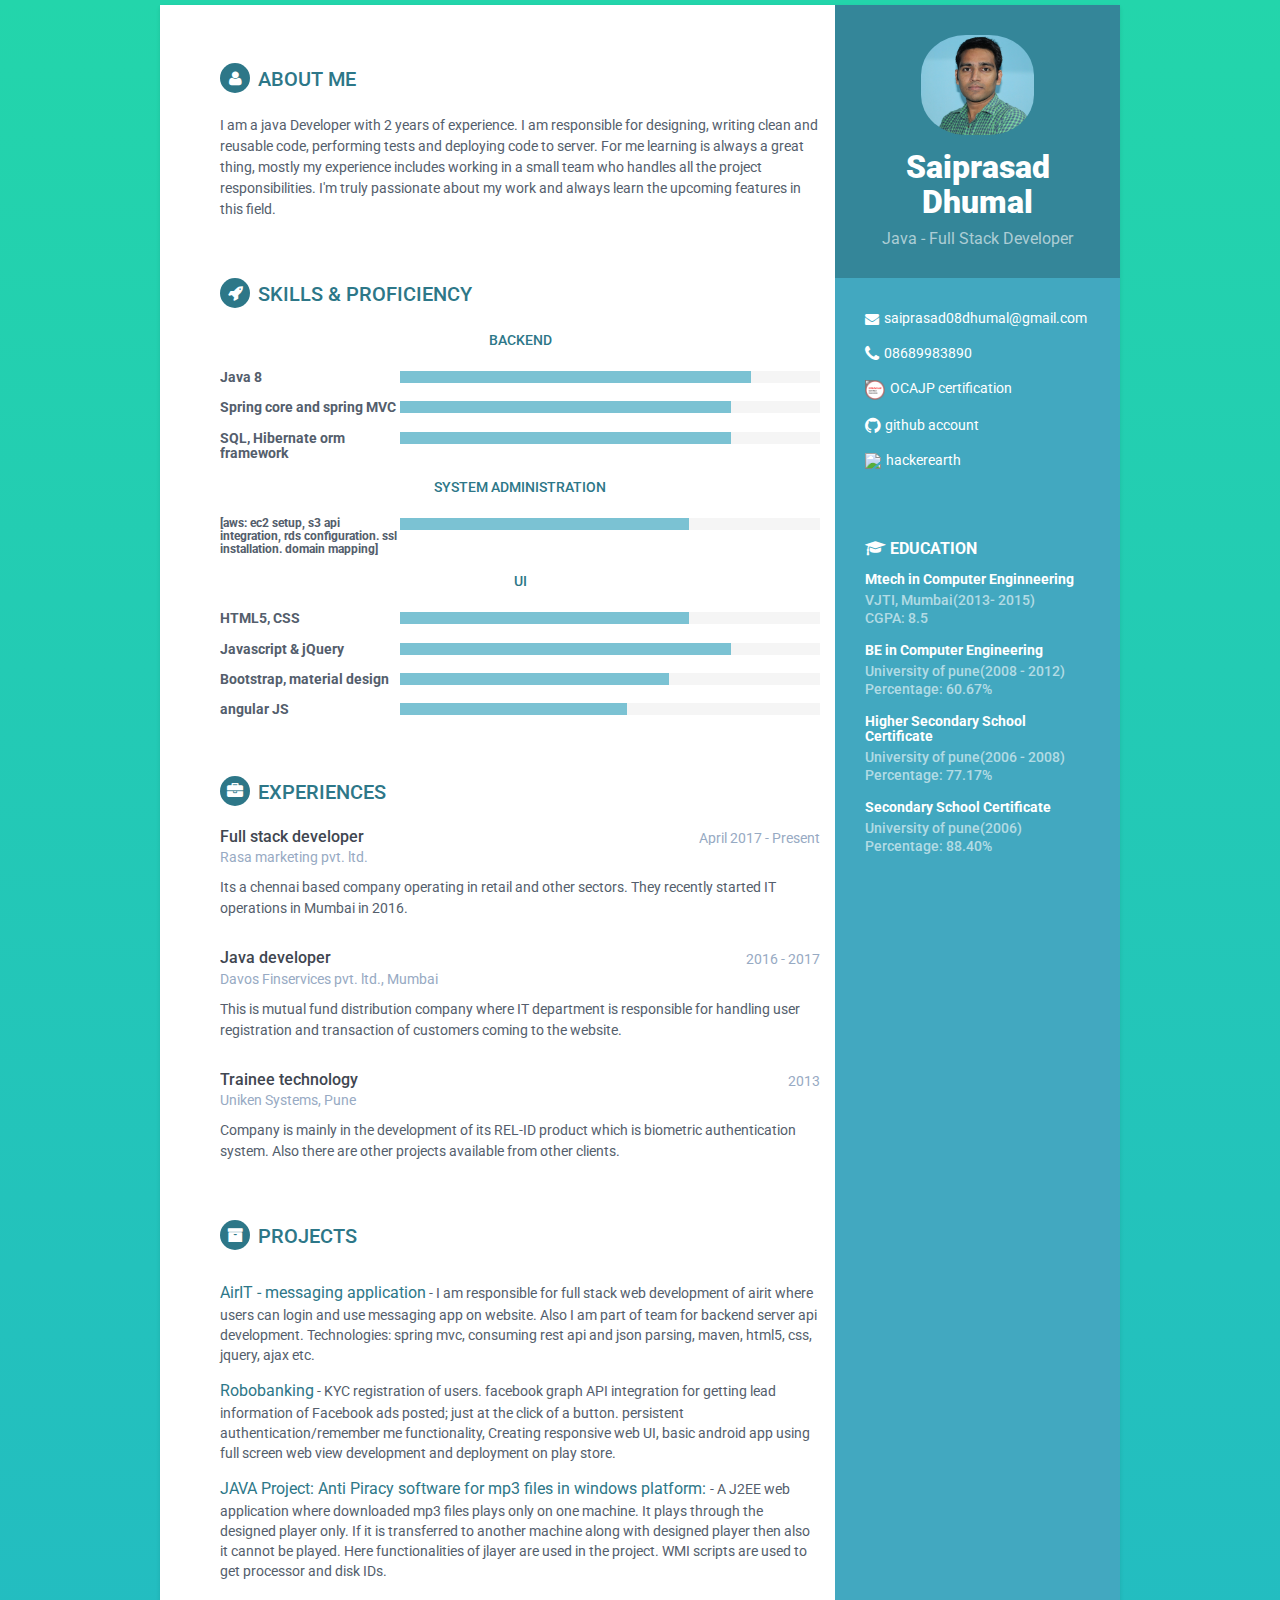
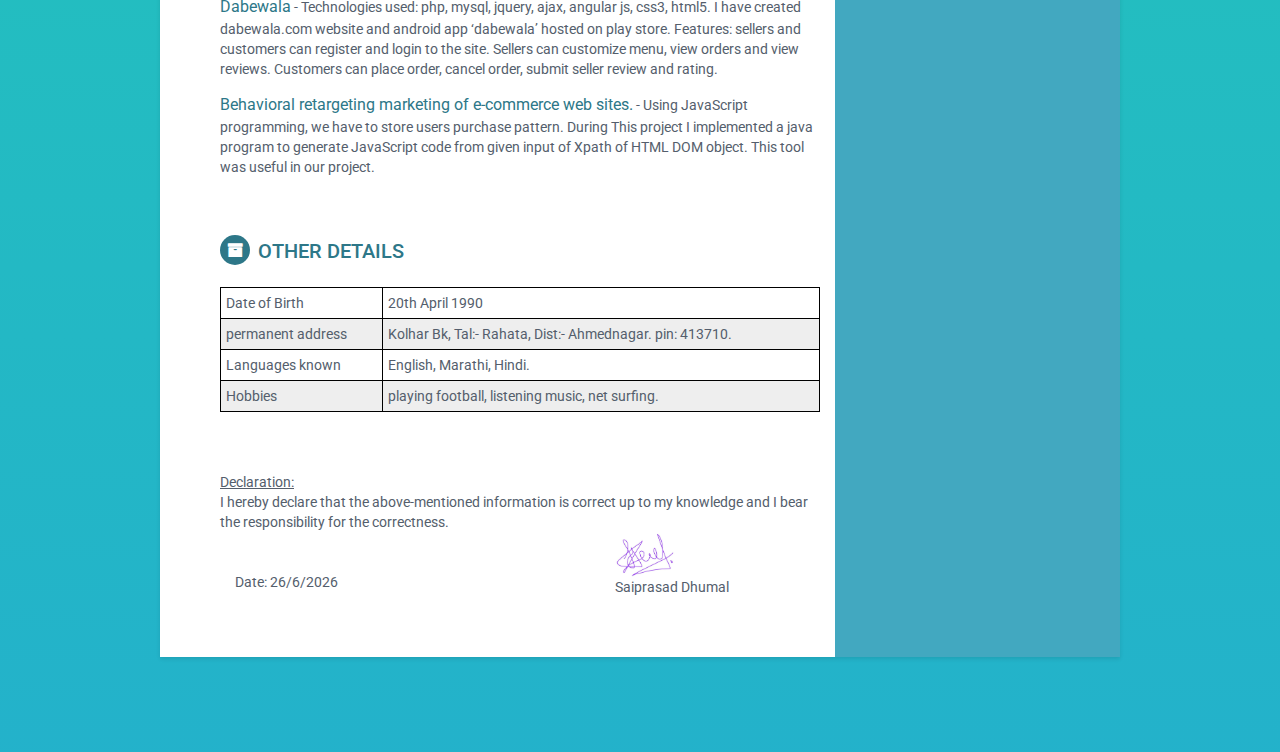
==== commit d1c802df: "complet1" ====
--- a/orbit-v1.0/orbit-v1.0/index.html
+++ b/orbit-v1.0/orbit-v1.0/index.html
@@ -39,10 +39,10 @@
                 <ul class="list-unstyled contact-list">
                     <li class="email"><i class="fa fa-envelope"></i><a href="mailto: //saiprasad08dhumal@gmail.com">saiprasad08dhumal@gmail.com</a></li>
                     <li class="phone"><i class="fa fa-phone"></i><a href="tel:08689983890">08689983890</a></li>
-                    <li class="website"><i class="fa fa-globe"></i><a href="http://themes.3rdwavemedia.com/website-templates/free-responsive-website-template-for-developers/" target="_blank">portfoliosite.com</a></li>
-                    <li class="linkedin"><i class="fa fa-linkedin"></i><a href="#" target="_blank">linkedin.com/in/alandoe</a></li>
-                    <li class="github"><i class="fa fa-github"></i><a href="#" target="_blank">github.com/username</a></li>
-                    <li class="hackerearth"><img src="https://hackerearth.global.ssl.fastly.net/static/hackerearth/images/logo/HE_identity.png"  style="width: 15px;margin-right: 2%;"><a href="https://www.hackerearth.com/@saiprasad08dhumal" target="_blank">hackerearth</a></li>
+                    <li class="website"><img src="assets/images/oca.png" class="sidebarLinkLogo" /><a href="https://www.youracclaim.com/badges/458f3834-c6b4-45cf-94a0-23c2aceaa135/email" target="_blank">OCAJP certification</a></li>
+        <!--        <li class="linkedin"><i class="fa fa-linkedin"></i><a href="#" target="_blank">linkedin.com/in/alandoe</a></li> -->
+                    <li class="github"><i class="fa fa-github"></i><a href="https://github.com/saiprasad08dhumal" target="_blank">github account</a></li>
+                    <li class="hackerearth"><img src="https://hackerearth.global.ssl.fastly.net/static/hackerearth/images/logo/HE_identity.png"   class="sidebarLinkLogo"><a href="https://www.hackerearth.com/@saiprasad08dhumal" target="_blank">hackerearth</a></li>
                 </ul>
             </div><!--//contact-container-->
             <div class="education-container container-block">
@@ -54,7 +54,7 @@
 					<div class="meta">CGPA: 8.5</div>
                 </div><!--//item-->
                 <div class="item">
-                    <h4 class="degree">BE in computer engineering</h4>
+                    <h4 class="degree">BE in Computer Engineering</h4>
                     <h5 class="meta">University of pune(2008 - 2012)</h5>
                  <!--<div class="time">2008 - 2012</div> -->
 					<div class="meta">Percentage: 60.67%</div>
@@ -227,45 +227,66 @@
             <section class="section projects-section">
                 <h2 class="section-title"><i class="fa fa-archive"></i>Projects</h2>
                 <div class="intro">
-                    <p>You can list your side projects or open source libraries in this section. Lorem ipsum dolor sit amet, consectetur adipiscing elit. Vestibulum et ligula in nunc bibendum fringilla a eu lectus.</p>
                 </div><!--//intro-->
                 <div class="item">
-                    <span class="project-title"><a href="#hook">Velocity</a></span> - <span class="project-tagline">A responsive website template designed to help startups promote, market and sell their products.</span>
+                    <span class="project-title"><a href="http://themes.3rdwavemedia.com/website-templates/responsive-bootstrap-theme-for-mobile-apps-delta/" target="_blank">AirIT - messaging application</a></span> - <span class="project-tagline">I am responsible for full stack web development of airit where users can login and use messaging app on website.  Also I am part of team for backend server api development. 
+Technologies: spring mvc, consuming rest api and json parsing, maven, html5, css, jquery, ajax etc.</span>
+                </div><!--//item-->
+
+                <div class="item">
+                    <span class="project-title"><a href="hhttp://themes.3rdwavemedia.com/website-templates/responsive-bootstrap-theme-mobile-apps-atom/" target="_blank">Robobanking</a></span> - <span class="project-tagline">KYC registration of users. facebook graph API integration for getting lead information of Facebook ads posted; just at the click of a button. 
+persistent authentication/remember me functionality, 
+Creating responsive web UI, 
+basic android app using full screen web view development and deployment on play store. </span>
+                </div><!--//item-->
+
+                <div class="item">
+                    <span class="project-title"><a href="#">JAVA Project: Anti Piracy software for mp3 files in windows platform: </a></span> - <span class="project-tagline">A J2EE web application where downloaded mp3 files plays only on one machine. It plays through the designed player only. If it is transferred to another machine along with designed player then also it cannot be played. Here functionalities of jlayer are used in the project. WMI scripts are used to get processor and disk IDs.</span>
                     
                 </div><!--//item-->
                 <div class="item">
-                    <span class="project-title"><a href="http://themes.3rdwavemedia.com/website-templates/responsive-bootstrap-theme-web-development-agencies-devstudio/" target="_blank">DevStudio</a></span> - 
-                    <span class="project-tagline">A responsive website template designed to help web developers/designers market their services. </span>
-                </div><!--//item-->
-                <div class="item">
-                    <span class="project-title"><a href="http://themes.3rdwavemedia.com/website-templates/responsive-bootstrap-theme-for-startups-tempo/" target="_blank">Tempo</a></span> - <span class="project-tagline">A responsive website template designed to help startups promote their products or services and to attract users &amp; investors</span>
-                </div><!--//item-->
-                <div class="item">
-                    <span class="project-title"><a href="hhttp://themes.3rdwavemedia.com/website-templates/responsive-bootstrap-theme-mobile-apps-atom/" target="_blank">Atom</a></span> - <span class="project-tagline">A comprehensive website template solution for startups/developers to market their mobile apps. </span>
-                </div><!--//item-->
-                <div class="item">
-                    <span class="project-title"><a href="http://themes.3rdwavemedia.com/website-templates/responsive-bootstrap-theme-for-mobile-apps-delta/" target="_blank">Delta</a></span> - <span class="project-tagline">A responsive Bootstrap one page theme designed to help app developers promote their mobile apps</span>
-                </div><!--//item-->
+                    <span class="project-title"><a href="http://themes.3rdwavemedia.com/website-templates/responsive-bootstrap-theme-web-development-agencies-devstudio/" target="_blank">Dabewala</a></span> - 
+                    <span class="project-tagline">Technologies used: php, mysql, jquery, ajax, angular js, css3, html5.
+I have created dabewala.com website and android app ‘dabewala’ hosted on play store.
+Features: sellers and customers can register and login to the site. Sellers can customize menu, view orders and view reviews. Customers can place order, cancel order, submit seller review and rating. </span>
+                </div><!--//item-->
+                <div class="item">
+                    <span class="project-title"><a href="http://themes.3rdwavemedia.com/website-templates/responsive-bootstrap-theme-for-startups-tempo/" target="_blank">Behavioral retargeting marketing of e-commerce web sites.</a></span> - <span class="project-tagline">Using JavaScript programming, we have to store users purchase pattern. During This project I implemented a java program to generate JavaScript code from given input of Xpath of HTML DOM object. This tool was useful in our project.</span>
+                </div><!--//item-->
+    </section><!--//section-->			
+	
+ <section class="section other-section">
+                <h2 class="section-title"><i class="fa fa-archive"></i>Other details</h2>
+                
+<table id="t01">
+  <tr>
+    <td>Date of Birth</td>
+    <td>20th April 1990</td>
+  </tr>
+  <tr>
+    <td>permanent address</td>
+    <td>Kolhar Bk, Tal:- Rahata, Dist:- Ahmednagar. pin: 413710. </td>
+  </tr>
+  <tr>
+    <td>Languages known</td>
+    <td>English, Marathi, Hindi.</td>
+  </tr>
+  <tr>
+    <td>Hobbies</td>
+    <td>playing football, listening music, net surfing.</td>
+  </tr>
+</table>                
+
             </section><!--//section-->
-			
-			 <section class="section other-section">
-                <h2 class="section-title"><i class="fa fa-archive"></i>Other details</h2>
-                <div class="item">
-                    <span class="project-title">DOB</span> - <span class="project-tagline">20th April 1990</span>
-                    
-                </div><!--//item-->
-                <div class="item">
-                    <span class="project-title">permanent address</span> - 
-                    <span class="project-tagline">Kolhar Bk, Tal:- Rahata, Dist:- Ahmednagar. pin: 413710.</span>
-                </div><!--//item-->
-                <div class="item">
-                    <span class="project-title">Languages known</span> - <span class="project-tagline">English, marathi, hindi.</span>
-                </div><!--//item-->
-                <div class="item">
-                    <span class="project-title">Hobbies</span> - <span class="project-tagline">playing football, listening music, net surfing.</span>
-                </div><!--//item-->
-                
-            </section><!--//section-->
+<div>
+<div style="text-decoration: underline; width: 30px;">
+Declaration:</div>
+
+I hereby declare that the above-mentioned information is correct up to my knowledge and I bear the responsibility for the correctness.</div>
+<div class="container row">
+<div class="declaration-date col-xs-4"><br><br> Date: </div>
+<div  class=" col-xs-3"> <img src = "assets/images/sign.jpeg" style="width: 60px;"><br>Saiprasad Dhumal</div>
+</div>
             
         </div><!--//main-body-->
     </div>
--- a/orbit-v1.0/orbit-v1.0/assets/css/styles.css
+++ b/orbit-v1.0/orbit-v1.0/assets/css/styles.css
@@ -11,11 +11,39 @@
 body {
   font-family: 'Roboto', sans-serif;
   color: #545E6C;
-  background: #f5f5f5;
-  font-size: 14px;
-  padding: 30px;
+/*  background: #ABA0A0; */
+	background: linear-gradient(0deg, #EE7752, #E73C7E, #23A6D5, #23D5AB);
+	background-size: 400% 400%;
+	-webkit-animation: Gradient 25s ease infinite;
+	-moz-animation: Gradient 25s ease infinite;
+	animation: Gradient 25s ease infinite;
+  font-size: 14px;
+  padding: 5px;
   -webkit-font-smoothing: antialiased;
   -moz-osx-font-smoothing: grayscale;
+}
+@-webkit-keyframes Gradient {
+	0% {
+		background-position: 0% 50%
+	}
+	50% {
+		background-position: 100% 50%
+	}
+	100% {
+		background-position: 0% 50%
+	}
+}
+
+@-moz-keyframes Gradient {
+	0% {
+		background-position: 0% 50%
+	}
+	50% {
+		background-position: 100% 50%
+	}
+	100% {
+		background-position: 0% 50%
+	}
 }
 h1,
 h2,
@@ -260,7 +288,31 @@
 .footer .fa-heart {
   color: #fb866a;
 }
-
+.sidebarLinkLogo{
+  margin-right: 2%;
+  width: 20px;
+}
+table {
+    width:100%;
+}
+table, th, td {
+    border: 1px solid black;
+    border-collapse: collapse;
+}
+th, td {
+    padding: 5px;
+    text-align: left;
+}
+table#t01 tr:nth-child(even) {
+    background-color: #eee;
+}
+table#t01 tr:nth-child(odd) {
+   background-color:#fff;
+}
+table#t01 th {
+    background-color: black;
+    color: white;
+}
 /* Extra small devices (phones, less than 768px) */
 @media (max-width: 767px) {
   .sidebar-wrapper {
